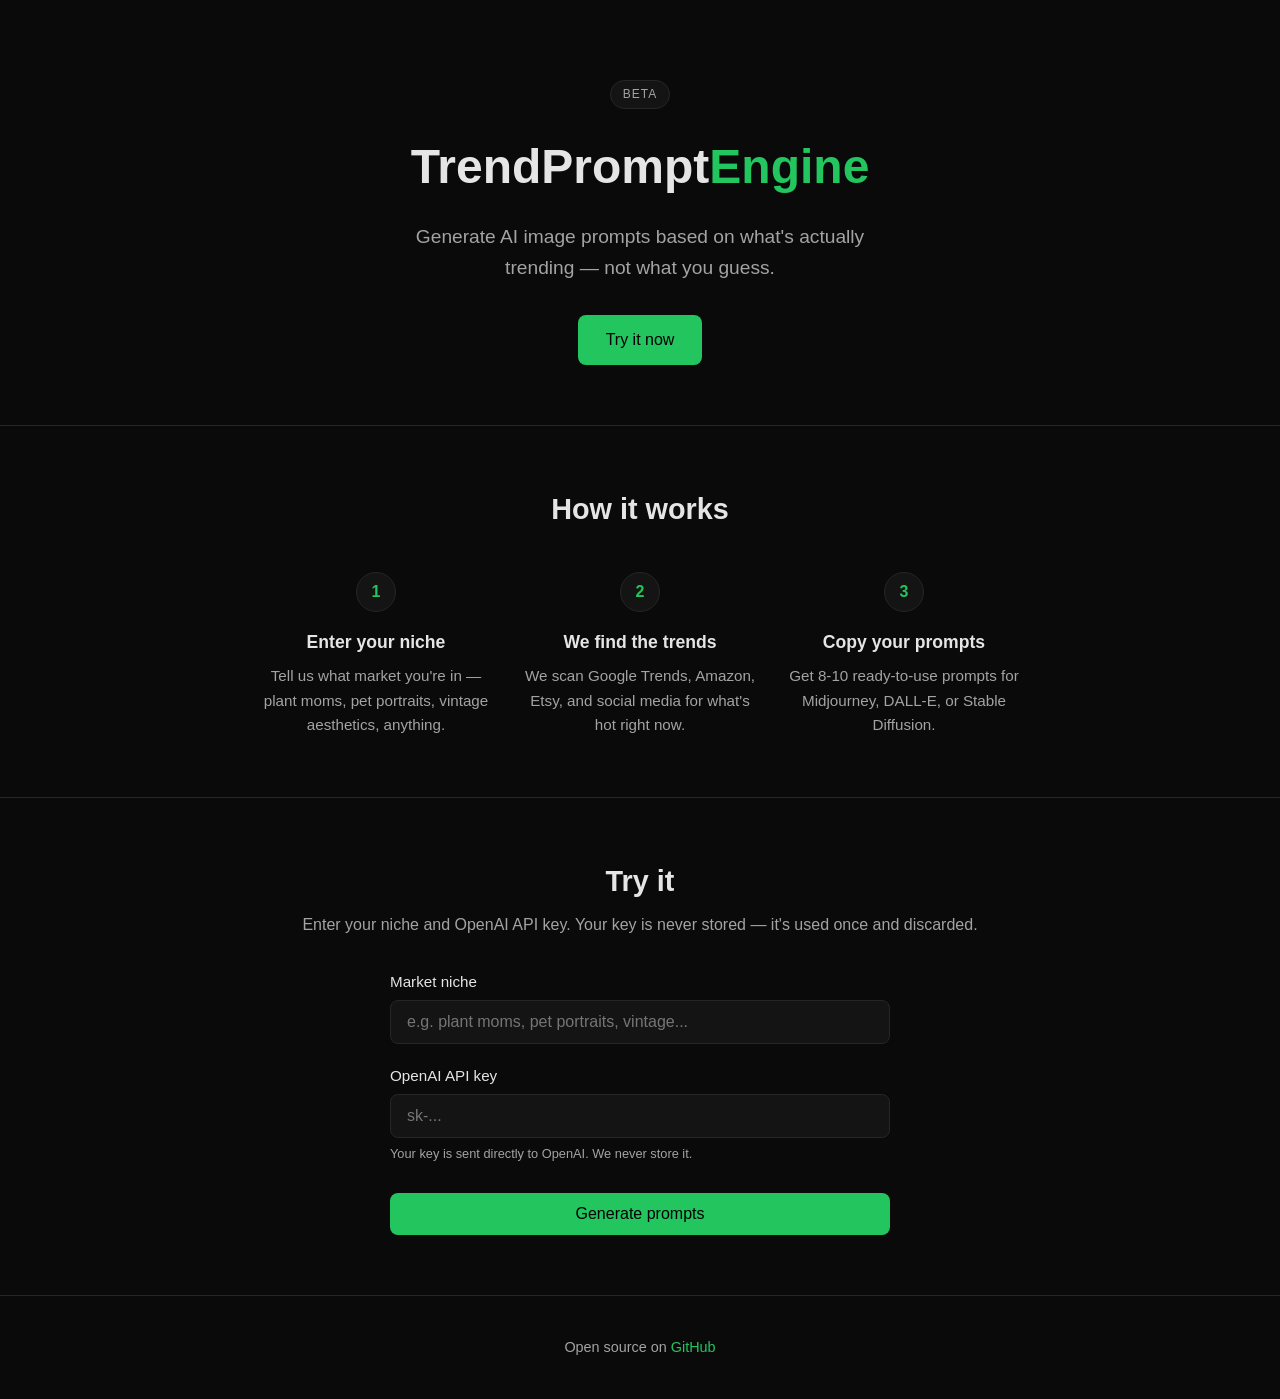
==== index.html @ 741bb749 "fix: move static files to root for Vercel auto-serving" ====
<!DOCTYPE html>
<html lang="en">
<head>
  <meta charset="UTF-8">
  <meta name="viewport" content="width=device-width, initial-scale=1.0">
  <title>TrendPrompt Engine — AI Prompts Based on Real Trends</title>
  <link rel="stylesheet" href="/css/style.css">
</head>
<body>
  <header class="hero">
    <div class="container">
      <p class="badge">Beta</p>
      <h1>TrendPrompt<span class="accent">Engine</span></h1>
      <p class="tagline">Generate AI image prompts based on what's actually trending — not what you guess.</p>
      <a href="#try" class="btn btn-primary">Try it now</a>
    </div>
  </header>

  <section class="how-it-works">
    <div class="container">
      <h2>How it works</h2>
      <div class="steps">
        <div class="step">
          <span class="step-number">1</span>
          <h3>Enter your niche</h3>
          <p>Tell us what market you're in — plant moms, pet portraits, vintage aesthetics, anything.</p>
        </div>
        <div class="step">
          <span class="step-number">2</span>
          <h3>We find the trends</h3>
          <p>We scan Google Trends, Amazon, Etsy, and social media for what's hot right now.</p>
        </div>
        <div class="step">
          <span class="step-number">3</span>
          <h3>Copy your prompts</h3>
          <p>Get 8-10 ready-to-use prompts for Midjourney, DALL-E, or Stable Diffusion.</p>
        </div>
      </div>
    </div>
  </section>

  <section id="try" class="try-section">
    <div class="container">
      <h2>Try it</h2>
      <p class="subtitle">Enter your niche and OpenAI API key. Your key is never stored — it's used once and discarded.</p>

      <form id="trend-form" class="form">
        <div class="form-group">
          <label for="niche">Market niche</label>
          <input type="text" id="niche" name="niche" placeholder="e.g. plant moms, pet portraits, vintage..." required>
        </div>
        <div class="form-group">
          <label for="api-key">OpenAI API key</label>
          <input type="password" id="api-key" name="api-key" placeholder="sk-..." required>
          <p class="hint">Your key is sent directly to OpenAI. We never store it.</p>
        </div>
        <button type="submit" class="btn btn-primary" id="submit-btn">
          <span id="btn-text">Generate prompts</span>
          <span id="btn-loading" class="hidden">Generating...</span>
        </button>
      </form>

      <div id="results" class="results hidden">
        <h3>Your report</h3>
        <div id="report-content" class="report-content"></div>
        <button id="copy-btn" class="btn btn-secondary">Copy report</button>
      </div>

      <div id="error" class="error hidden"></div>
    </div>
  </section>

  <footer>
    <div class="container">
      <p>Open source on <a href="https://github.com/poemmacode/trend-prompt-gen">GitHub</a></p>
    </div>
  </footer>

  <script src="/js/app.js"></script>
</body>
</html>
---- css/style.css ----
*,
*::before,
*::after {
  box-sizing: border-box;
  margin: 0;
  padding: 0;
}

:root {
  --bg: #0a0a0a;
  --surface: #141414;
  --border: #262626;
  --text: #e5e5e5;
  --text-muted: #a3a3a3;
  --accent: #22c55e;
  --accent-hover: #16a34a;
  --error: #ef4444;
  --radius: 8px;
}

body {
  font-family: -apple-system, BlinkMacSystemFont, "Segoe UI", Roboto, sans-serif;
  background: var(--bg);
  color: var(--text);
  line-height: 1.6;
}

.container {
  max-width: 800px;
  margin: 0 auto;
  padding: 0 20px;
}

/* Hero */
.hero {
  text-align: center;
  padding: 80px 20px 60px;
}

.badge {
  display: inline-block;
  background: var(--surface);
  border: 1px solid var(--border);
  padding: 4px 12px;
  border-radius: 20px;
  font-size: 12px;
  text-transform: uppercase;
  letter-spacing: 1px;
  color: var(--text-muted);
  margin-bottom: 20px;
}

h1 {
  font-size: 3rem;
  font-weight: 700;
  margin-bottom: 16px;
}

.accent {
  color: var(--accent);
}

.tagline {
  font-size: 1.2rem;
  color: var(--text-muted);
  max-width: 500px;
  margin: 0 auto 32px;
}

/* Buttons */
.btn {
  display: inline-block;
  padding: 12px 28px;
  border-radius: var(--radius);
  font-size: 1rem;
  font-weight: 500;
  text-decoration: none;
  border: none;
  cursor: pointer;
  transition: background 0.2s, transform 0.1s;
}

.btn:active {
  transform: scale(0.98);
}

.btn-primary {
  background: var(--accent);
  color: #000;
}

.btn-primary:hover {
  background: var(--accent-hover);
}

.btn-primary:disabled {
  opacity: 0.5;
  cursor: not-allowed;
}

.btn-secondary {
  background: var(--surface);
  color: var(--text);
  border: 1px solid var(--border);
}

.btn-secondary:hover {
  background: var(--border);
}

/* How it works */
.how-it-works {
  padding: 60px 20px;
  border-top: 1px solid var(--border);
}

.how-it-works h2 {
  text-align: center;
  margin-bottom: 40px;
  font-size: 1.8rem;
}

.steps {
  display: grid;
  grid-template-columns: repeat(auto-fit, minmax(200px, 1fr));
  gap: 32px;
}

.step {
  text-align: center;
}

.step-number {
  display: inline-flex;
  align-items: center;
  justify-content: center;
  width: 40px;
  height: 40px;
  background: var(--surface);
  border: 1px solid var(--border);
  border-radius: 50%;
  font-weight: 700;
  color: var(--accent);
  margin-bottom: 16px;
}

.step h3 {
  margin-bottom: 8px;
  font-size: 1.1rem;
}

.step p {
  color: var(--text-muted);
  font-size: 0.95rem;
}

/* Try section */
.try-section {
  padding: 60px 20px;
  border-top: 1px solid var(--border);
}

.try-section h2 {
  text-align: center;
  margin-bottom: 8px;
  font-size: 1.8rem;
}

.subtitle {
  text-align: center;
  color: var(--text-muted);
  margin-bottom: 32px;
}

/* Form */
.form {
  max-width: 500px;
  margin: 0 auto;
}

.form-group {
  margin-bottom: 20px;
}

.form-group label {
  display: block;
  margin-bottom: 6px;
  font-weight: 500;
  font-size: 0.95rem;
}

.form-group input {
  width: 100%;
  padding: 12px 16px;
  background: var(--surface);
  border: 1px solid var(--border);
  border-radius: var(--radius);
  color: var(--text);
  font-size: 1rem;
  outline: none;
  transition: border-color 0.2s;
}

.form-group input:focus {
  border-color: var(--accent);
}

.hint {
  margin-top: 6px;
  font-size: 0.8rem;
  color: var(--text-muted);
}

#submit-btn {
  width: 100%;
  margin-top: 8px;
}

/* Results */
.results {
  margin-top: 40px;
  max-width: 600px;
  margin-left: auto;
  margin-right: auto;
}

.results h3 {
  margin-bottom: 16px;
}

.report-content {
  background: var(--surface);
  border: 1px solid var(--border);
  border-radius: var(--radius);
  padding: 20px;
  white-space: pre-wrap;
  font-family: "SF Mono", "Fira Code", monospace;
  font-size: 0.9rem;
  max-height: 500px;
  overflow-y: auto;
  margin-bottom: 16px;
}

/* Error */
.error {
  margin-top: 20px;
  max-width: 500px;
  margin-left: auto;
  margin-right: auto;
  background: rgba(239, 68, 68, 0.1);
  border: 1px solid var(--error);
  border-radius: var(--radius);
  padding: 12px 16px;
  color: var(--error);
  text-align: center;
}

/* Footer */
footer {
  padding: 40px 20px;
  border-top: 1px solid var(--border);
  text-align: center;
  color: var(--text-muted);
  font-size: 0.9rem;
}

footer a {
  color: var(--accent);
  text-decoration: none;
}

footer a:hover {
  text-decoration: underline;
}

/* Utility */
.hidden {
  display: none;
}

/* Mobile */
@media (max-width: 600px) {
  h1 {
    font-size: 2rem;
  }

  .tagline {
    font-size: 1rem;
  }

  .steps {
    grid-template-columns: 1fr;
  }
}
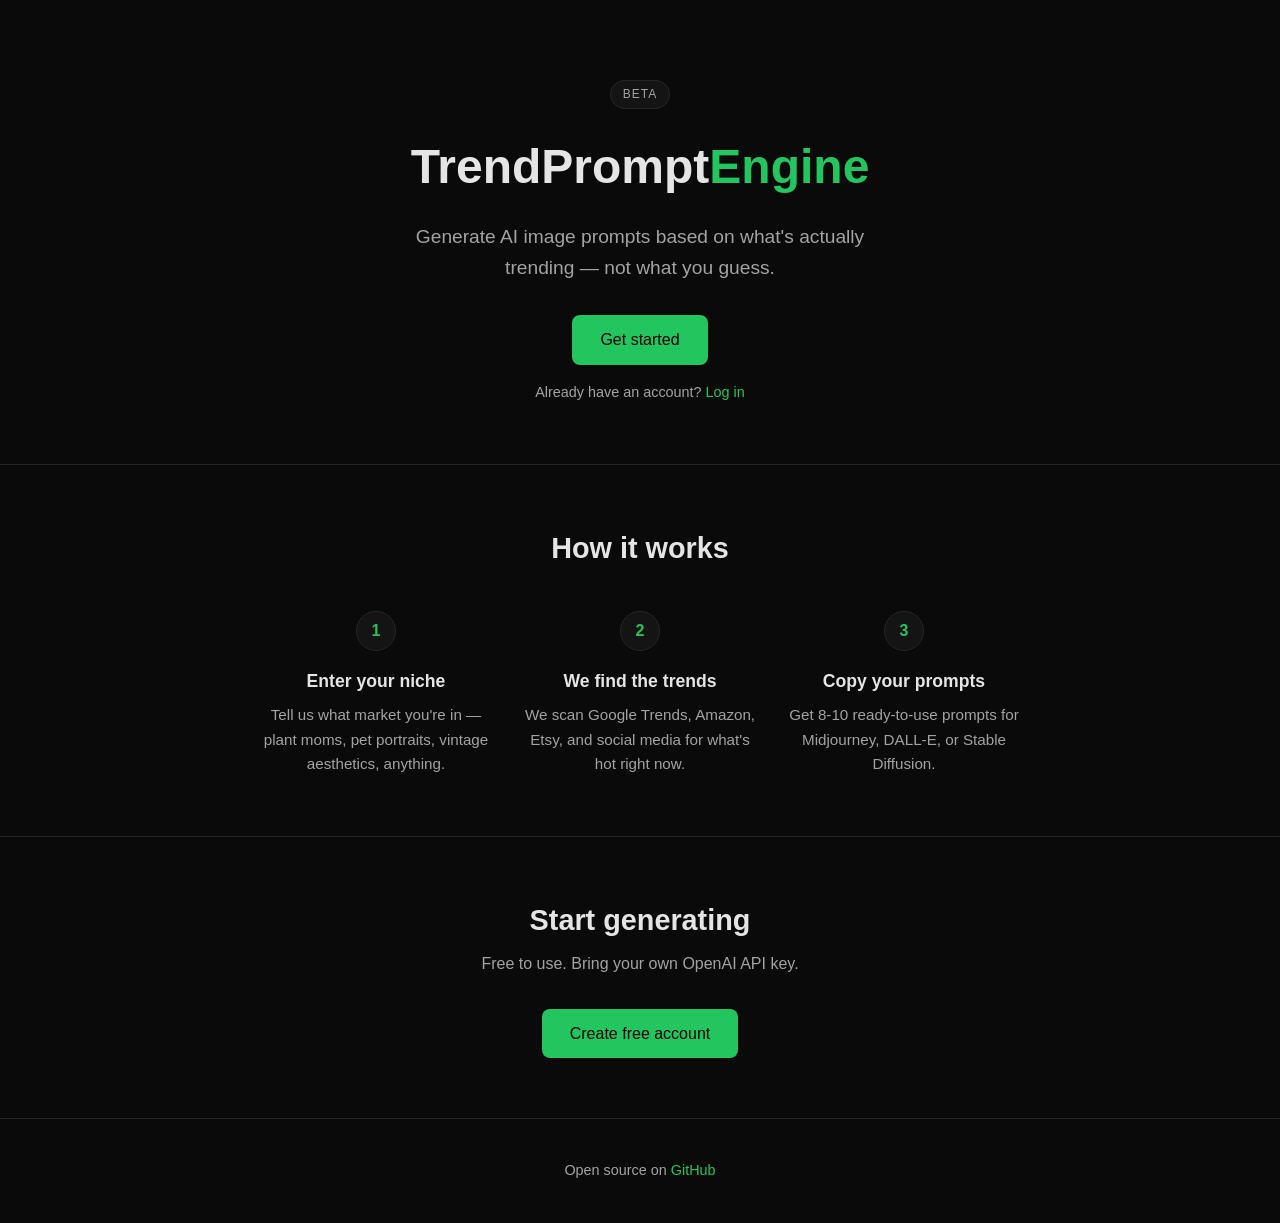
==== commit 1f780db4: "feat: Supabase auth system (feature 003) - JWT verification middleware (get_current_user dependency)" ====
--- a/index.html
+++ b/index.html
@@ -12,7 +12,8 @@
       <p class="badge">Beta</p>
       <h1>TrendPrompt<span class="accent">Engine</span></h1>
       <p class="tagline">Generate AI image prompts based on what's actually trending — not what you guess.</p>
-      <a href="#try" class="btn btn-primary">Try it now</a>
+      <a href="/signup" class="btn btn-primary">Get started</a>
+      <p class="hero-sub">Already have an account? <a href="/login">Log in</a></p>
     </div>
   </header>
 
@@ -39,34 +40,11 @@
     </div>
   </section>
 
-  <section id="try" class="try-section">
+  <section class="cta-section">
     <div class="container">
-      <h2>Try it</h2>
-      <p class="subtitle">Enter your niche and OpenAI API key. Your key is never stored — it's used once and discarded.</p>
-
-      <form id="trend-form" class="form">
-        <div class="form-group">
-          <label for="niche">Market niche</label>
-          <input type="text" id="niche" name="niche" placeholder="e.g. plant moms, pet portraits, vintage..." required>
-        </div>
-        <div class="form-group">
-          <label for="api-key">OpenAI API key</label>
-          <input type="password" id="api-key" name="api-key" placeholder="sk-..." required>
-          <p class="hint">Your key is sent directly to OpenAI. We never store it.</p>
-        </div>
-        <button type="submit" class="btn btn-primary" id="submit-btn">
-          <span id="btn-text">Generate prompts</span>
-          <span id="btn-loading" class="hidden">Generating...</span>
-        </button>
-      </form>
-
-      <div id="results" class="results hidden">
-        <h3>Your report</h3>
-        <div id="report-content" class="report-content"></div>
-        <button id="copy-btn" class="btn btn-secondary">Copy report</button>
-      </div>
-
-      <div id="error" class="error hidden"></div>
+      <h2>Start generating</h2>
+      <p class="subtitle">Free to use. Bring your own OpenAI API key.</p>
+      <a href="/signup" class="btn btn-primary">Create free account</a>
     </div>
   </section>
 
@@ -75,7 +53,5 @@
       <p>Open source on <a href="https://github.com/poemmacode/trend-prompt-gen">GitHub</a></p>
     </div>
   </footer>
-
-  <script src="/js/app.js"></script>
 </body>
 </html>
--- a/css/style.css
+++ b/css/style.css
@@ -67,6 +67,21 @@
   margin: 0 auto 32px;
 }
 
+.hero-sub {
+  margin-top: 16px;
+  color: var(--text-muted);
+  font-size: 0.9rem;
+}
+
+.hero-sub a {
+  color: var(--accent);
+  text-decoration: none;
+}
+
+.hero-sub a:hover {
+  text-decoration: underline;
+}
+
 /* Buttons */
 .btn {
   display: inline-block;
@@ -256,6 +271,17 @@
 }
 
 /* Footer */
+.cta-section {
+  padding: 60px 20px;
+  border-top: 1px solid var(--border);
+  text-align: center;
+}
+
+.cta-section h2 {
+  margin-bottom: 8px;
+  font-size: 1.8rem;
+}
+
 footer {
   padding: 40px 20px;
   border-top: 1px solid var(--border);
@@ -276,6 +302,138 @@
 /* Utility */
 .hidden {
   display: none;
+}
+
+/* Hero Small (auth pages) */
+.hero-sm {
+  padding: 20px;
+  border-bottom: 1px solid var(--border);
+}
+
+.logo {
+  font-size: 1.2rem;
+  font-weight: 700;
+  color: var(--text);
+  text-decoration: none;
+}
+
+/* Auth Pages */
+.auth-section {
+  padding: 60px 20px;
+}
+
+.auth-card {
+  max-width: 400px;
+  margin: 0 auto;
+  text-align: center;
+}
+
+.auth-card h1 {
+  font-size: 2rem;
+  margin-bottom: 8px;
+}
+
+.auth-link {
+  margin-top: 24px;
+  color: var(--text-muted);
+  font-size: 0.9rem;
+}
+
+.auth-link a {
+  color: var(--accent);
+  text-decoration: none;
+}
+
+.auth-link a:hover {
+  text-decoration: underline;
+}
+
+/* Nav Header */
+.nav-header {
+  padding: 16px 20px;
+  border-bottom: 1px solid var(--border);
+}
+
+.nav {
+  display: flex;
+  align-items: center;
+  justify-content: space-between;
+}
+
+.nav-right {
+  display: flex;
+  align-items: center;
+  gap: 16px;
+}
+
+.user-email {
+  color: var(--text-muted);
+  font-size: 0.9rem;
+}
+
+.btn-sm {
+  padding: 6px 16px;
+  font-size: 0.85rem;
+}
+
+/* Dashboard */
+.dashboard-section {
+  padding: 40px 20px;
+}
+
+.card {
+  background: var(--surface);
+  border: 1px solid var(--border);
+  border-radius: var(--radius);
+  padding: 24px;
+  margin-bottom: 24px;
+}
+
+.card h2 {
+  font-size: 1.3rem;
+  margin-bottom: 8px;
+}
+
+.form-inline {
+  display: flex;
+  gap: 12px;
+  align-items: center;
+}
+
+.input-lg {
+  flex: 1;
+  padding: 12px 16px;
+  background: var(--bg);
+  border: 1px solid var(--border);
+  border-radius: var(--radius);
+  color: var(--text);
+  font-size: 1rem;
+  outline: none;
+  transition: border-color 0.2s;
+}
+
+.input-lg:focus {
+  border-color: var(--accent);
+}
+
+.status {
+  margin-top: 12px;
+  font-size: 0.9rem;
+}
+
+.status.success {
+  color: var(--accent);
+}
+
+.results-header {
+  display: flex;
+  align-items: center;
+  justify-content: space-between;
+  margin-bottom: 16px;
+}
+
+.results-header h2 {
+  margin-bottom: 0;
 }
 
 /* Mobile */
@@ -291,4 +449,17 @@
   .steps {
     grid-template-columns: 1fr;
   }
-}
+
+  .form-inline {
+    flex-direction: column;
+  }
+
+  .form-inline .btn {
+    width: 100%;
+  }
+
+  .nav {
+    flex-direction: column;
+    gap: 12px;
+  }
+}
